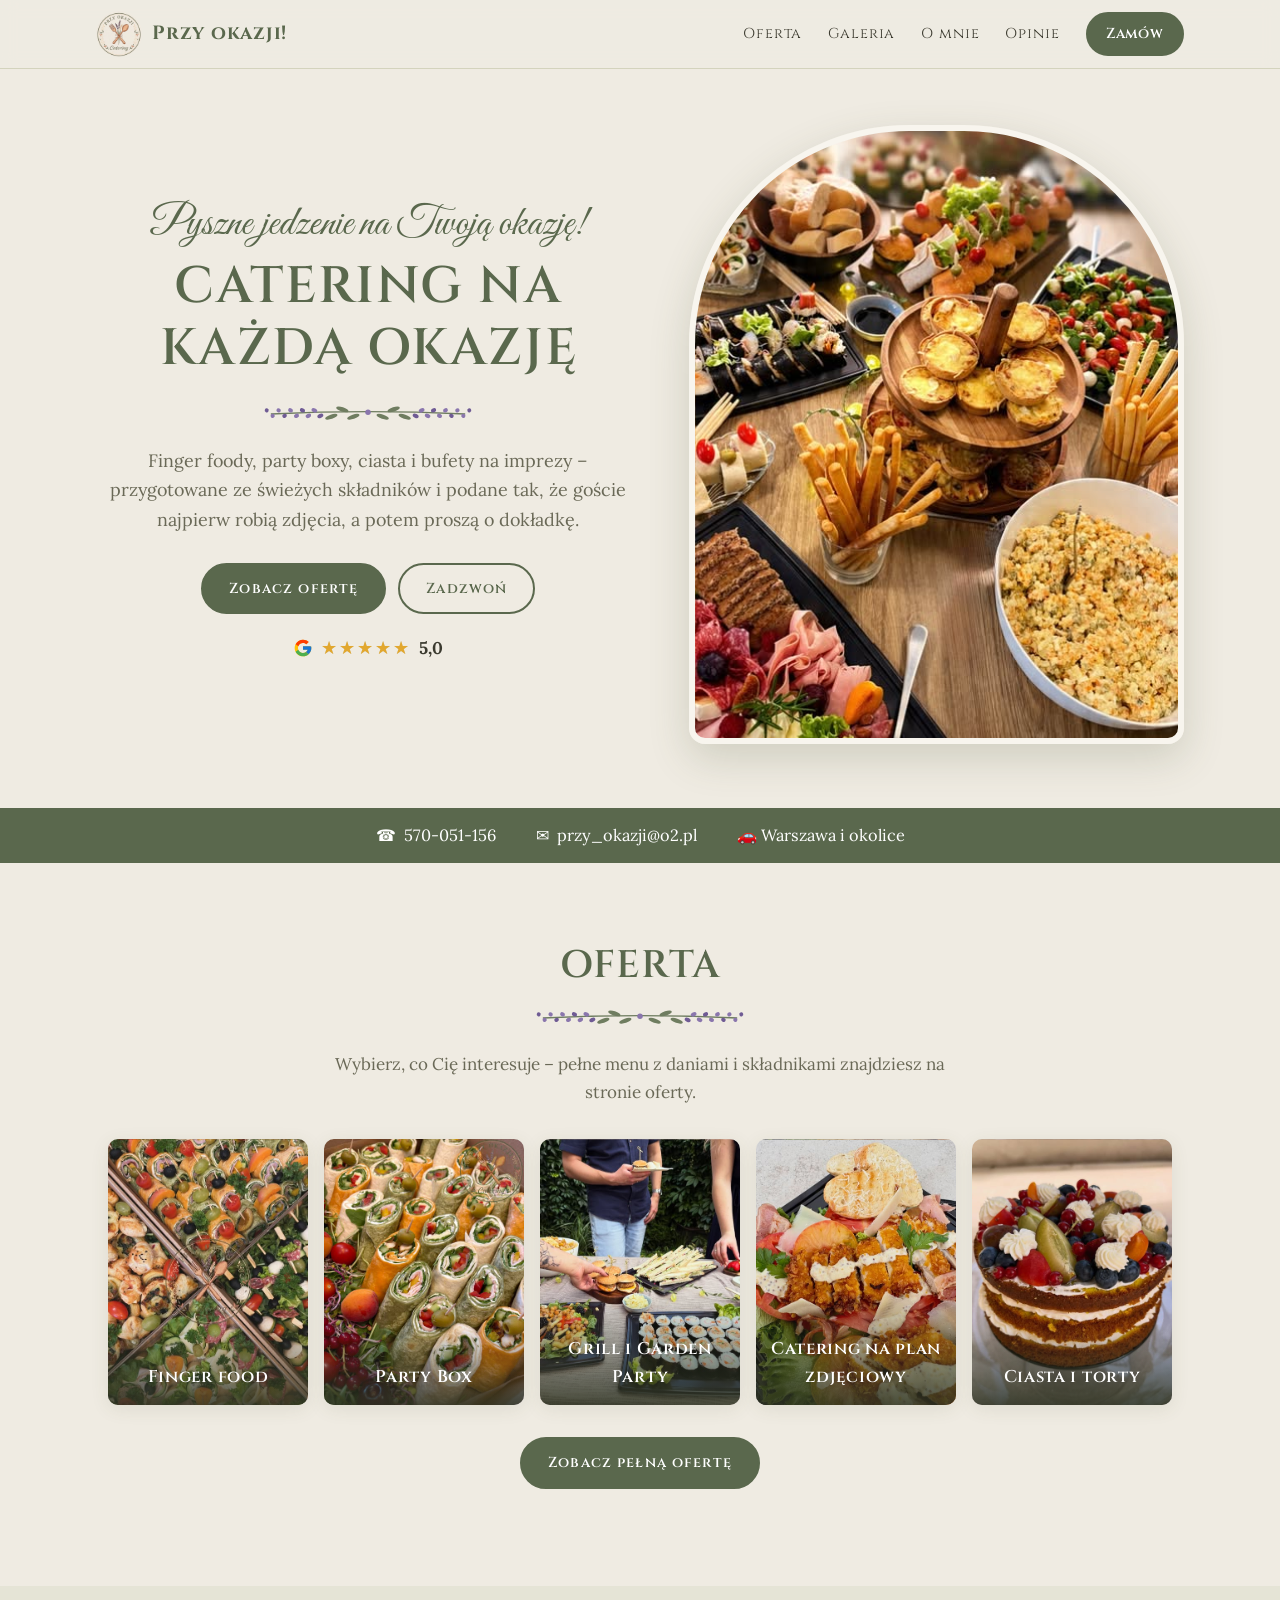
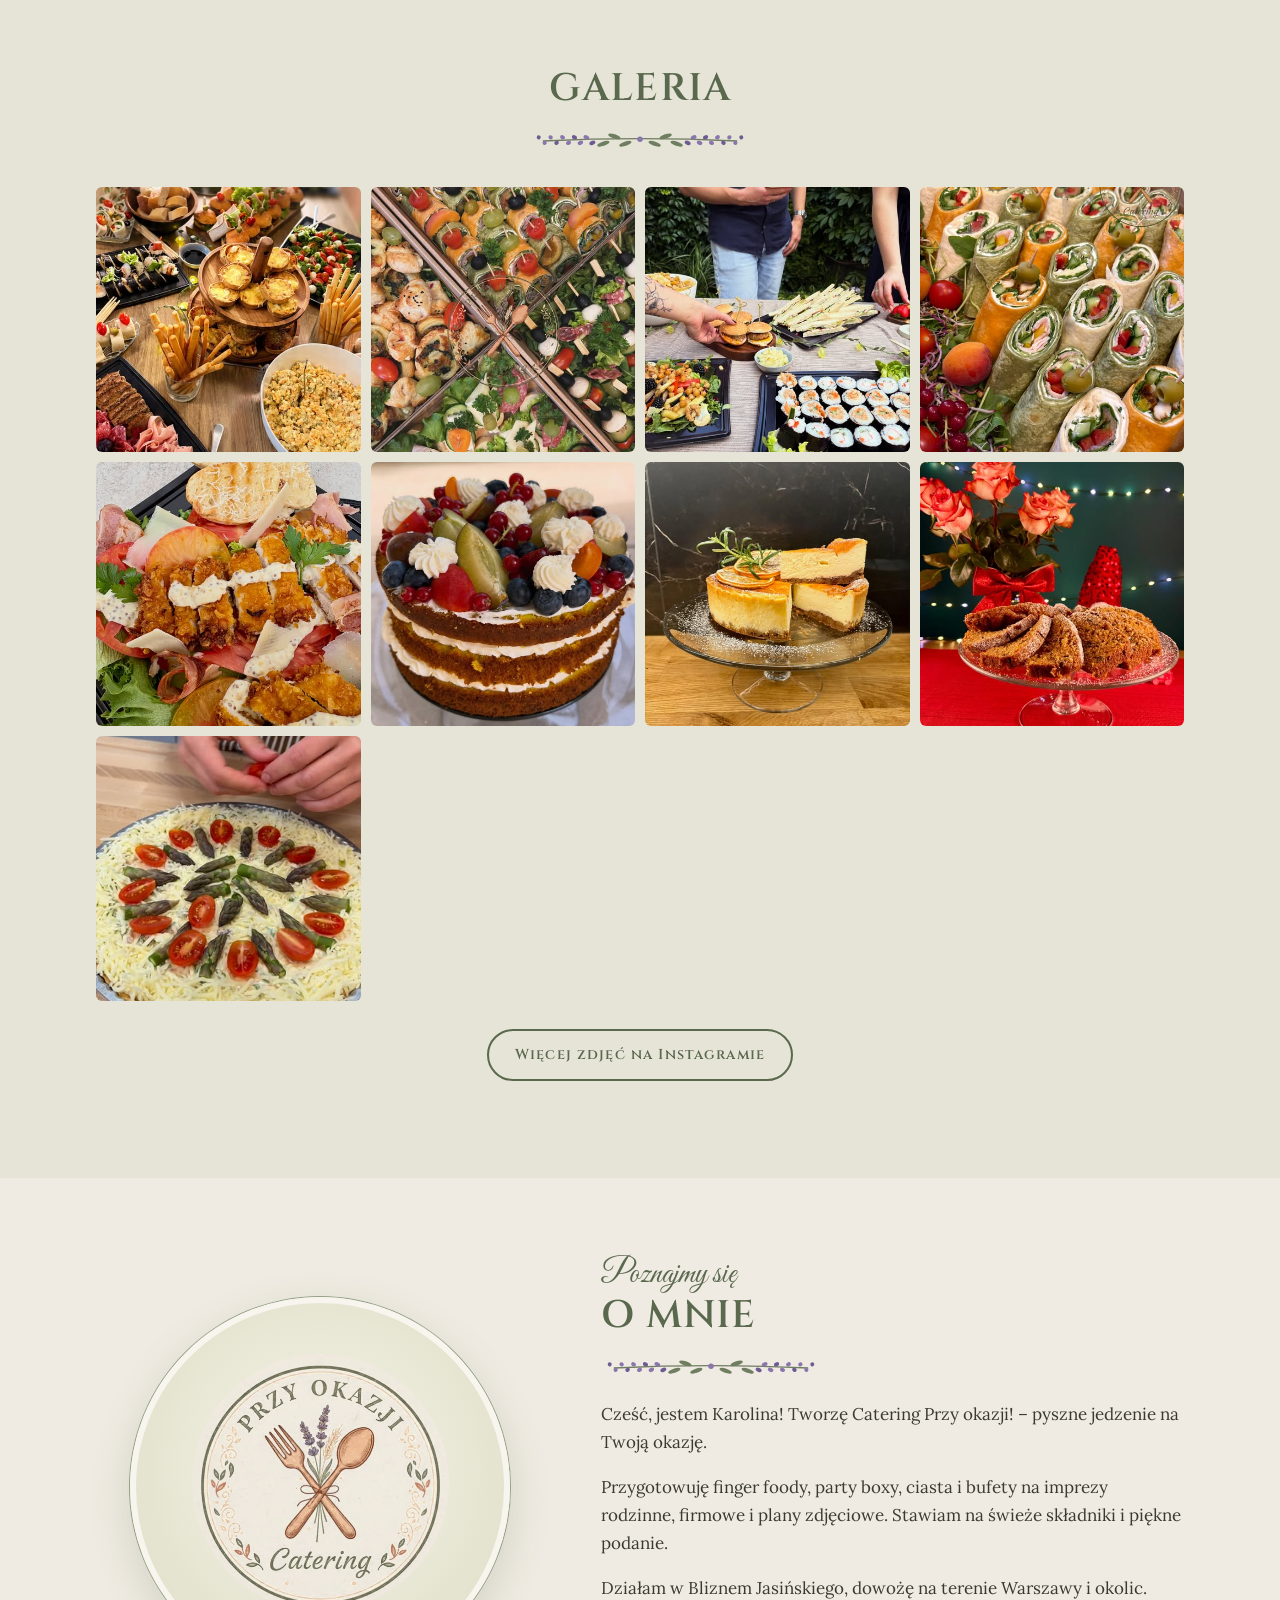
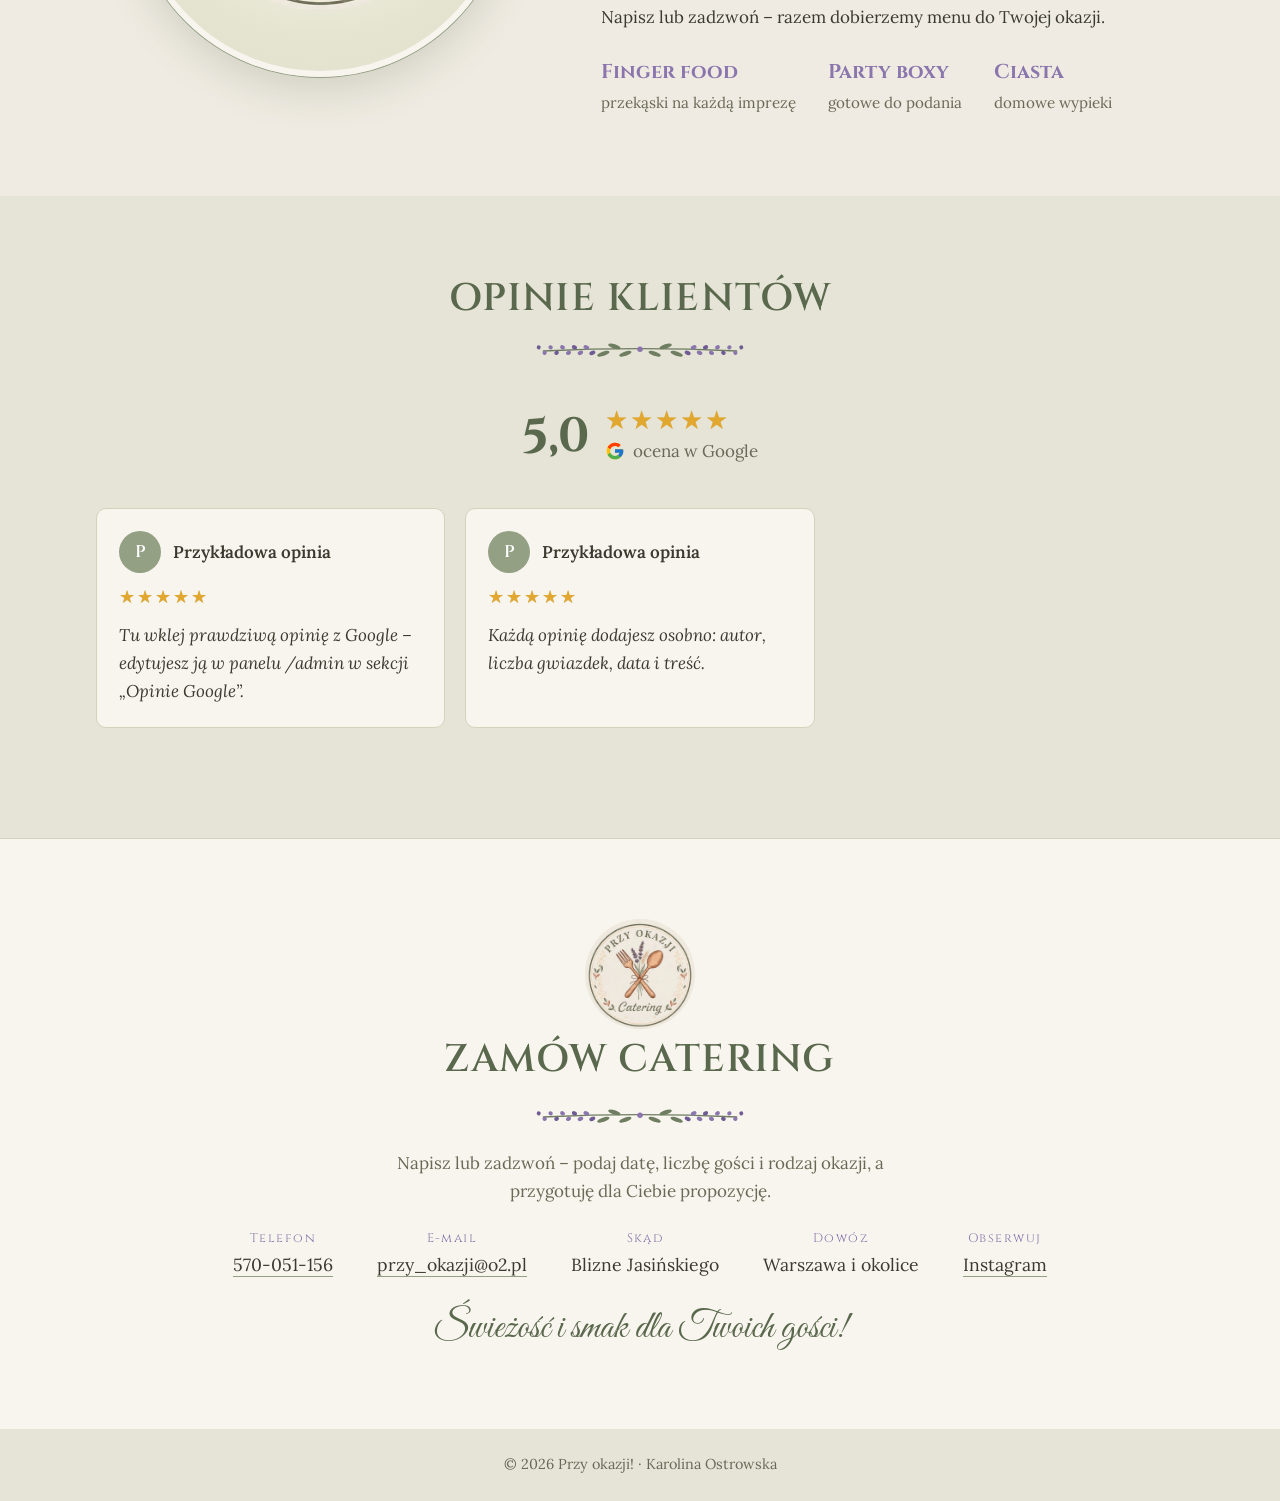
==== index.html @ 9a6f2ed9 "Strona Catering Przy okazji! z panelem edycji Co-Authored-By: Claude Opus 5.5 <noreply@anthropic.com" ====
<!doctype html>
<html lang="pl">
<head>
  <meta charset="utf-8">
  <meta name="viewport" content="width=device-width, initial-scale=1">
  <title>Catering Przy okazji!</title>
  <meta name="description" content="Catering Przy okazji! – finger foody, party boxy, ciasta i catering na imprezy. Warszawa i okolice.">
  <link rel="preconnect" href="https://fonts.googleapis.com">
  <link rel="preconnect" href="https://fonts.gstatic.com" crossorigin>
  <link href="https://fonts.googleapis.com/css2?family=Cinzel:wght@500;600;700&family=Great+Vibes&family=Lora:ital,wght@0,400;0,500;0,600;1,400&display=swap" rel="stylesheet">
  <link rel="stylesheet" href="/styles.css">
</head>
<body>
  <header class="topbar">
    <div class="wrap topbar-inner">
      <a href="#start" class="brand">
        <span class="logo-mark logo-small"></span>
        <span class="brand-name" data-bind="name">Przy okazji!</span>
      </a>
      <button class="nav-toggle" aria-label="Menu" aria-expanded="false">☰</button>
      <nav class="nav">
        <a href="/oferta/">Oferta</a>
        <a href="#galeria">Galeria</a>
        <a href="#o-mnie">O mnie</a>
        <a href="#opinie">Opinie</a>
        <a href="#kontakt" class="btn btn-small">Zamów</a>
      </nav>
    </div>
  </header>

  <main>
    <section id="start" class="hero">
      <div class="wrap hero-inner">
        <div class="hero-text">
          <p class="script hero-script" data-bind="tagline"></p>
          <h1 data-bind="heroTitle">Catering na każdą okazję</h1>
          <div class="divider"></div>
          <p class="lead" data-bind="heroText"></p>
          <div class="hero-cta">
            <a href="/oferta/" class="btn">Zobacz ofertę</a>
            <a href="#kontakt" class="btn btn-ghost">Zadzwoń</a>
          </div>
          <a href="#opinie" class="hero-rating" id="hero-rating" hidden></a>
        </div>
        <div class="hero-visual" id="hero-visual"></div>
      </div>
    </section>

    <div class="contact-strip">
      <div class="wrap contact-strip-inner" id="contact-strip"></div>
    </div>

    <section id="oferta" class="section">
      <div class="wrap">
        <div class="section-head">
          <h2>Oferta</h2>
          <div class="divider"></div>
          <p class="section-sub">Wybierz, co Cię interesuje – pełne menu z daniami i składnikami znajdziesz na stronie oferty.</p>
        </div>
        <div class="offer-tiles" id="offer-tiles"></div>
        <p class="center offer-more"><a href="/oferta/" class="btn">Zobacz pełną ofertę</a></p>
      </div>
    </section>

    <section id="galeria" class="section section-alt" hidden>
      <div class="wrap">
        <div class="section-head">
          <h2>Galeria</h2>
          <div class="divider"></div>
        </div>
        <div class="gallery" id="gallery"></div>
        <p class="center" id="gallery-ig"></p>
      </div>
    </section>

    <section id="o-mnie" class="section">
      <div class="wrap about">
        <div class="about-photo" id="about-photo"></div>
        <div>
          <p class="script about-script">Poznajmy się</p>
          <h2 id="about-title">O mnie</h2>
          <div class="divider divider-left"></div>
          <div id="about-text" class="about-text"></div>
          <div class="highlights" id="highlights"></div>
        </div>
      </div>
    </section>

    <section id="opinie" class="section section-alt">
      <div class="wrap">
        <div class="section-head">
          <h2>Opinie klientów</h2>
          <div class="divider"></div>
        </div>
        <div class="rating-summary" id="rating-summary"></div>
        <div class="reviews" id="reviews"></div>
        <div class="reviews-links" id="reviews-links"></div>
      </div>
    </section>

    <section id="kontakt" class="section contact-section">
      <div class="wrap contact">
        <span class="logo-mark logo-contact"></span>
        <h2>Zamów catering</h2>
        <div class="divider"></div>
        <p class="contact-lead" data-bind="contactText">Napisz lub zadzwoń – podaj datę, liczbę gości i rodzaj okazji, a przygotuję dla Ciebie propozycję.</p>
        <ul class="contact-list" id="contact-list"></ul>
        <p class="script contact-script" data-bind="slogan"></p>
      </div>
    </section>
  </main>

  <footer class="footer">
    <div class="wrap">© <span id="year"></span> <span data-bind="name"></span> · <span data-bind="owner"></span></div>
  </footer>

  <script src="/app.js"></script>
</body>
</html>
---- styles.css ----
/* Stylistyka jak na Instagramie @przy.okazji_catering:
   kremowo-szałwiowe tło, oliwkowa zieleń, lawenda, drewno, kapitaliki + pismo odręczne */
:root {
  --bg: #efebe2;
  --bg-alt: #e5e4d6;
  --card: #f8f5ee;
  --text: #3b3a2f;
  --muted: #6a6957;
  --olive: #5a684d;
  --olive-dark: #46523b;
  --sage: #93a084;
  --lavender: #8a76ad;
  --lavender-soft: #e6e0ef;
  --wood: #b5704f;
  --border: #d3d3bd;
  --star: #e2a72e;
  --radius: 10px;
}

* { box-sizing: border-box; }
html { scroll-behavior: smooth; scroll-padding-top: 76px; }
body {
  margin: 0;
  font-family: "Lora", Georgia, serif;
  background: var(--bg);
  color: var(--text);
  line-height: 1.65;
  font-size: 17px;
}
h1, h2, h3 {
  font-family: "Cinzel", Georgia, serif;
  color: var(--olive);
  font-weight: 600;
  line-height: 1.2;
  margin: 0 0 .4em;
  letter-spacing: .03em;
}
h1 { font-size: clamp(2rem, 4.6vw, 3.2rem); }
h2 { font-size: clamp(1.7rem, 3.4vw, 2.4rem); }
h3 { font-size: 1.2rem; }
a { color: var(--olive); }
.script { font-family: "Great Vibes", cursive; color: var(--olive); font-weight: 400; margin: 0; line-height: 1.1; }
.center { text-align: center; }

.wrap { max-width: 1120px; margin: 0 auto; padding: 0 16px; }

/* Lawendowa gałązka – ozdobnik pod nagłówkami */
.divider { width: 220px; height: 28px; margin: 4px auto 18px; }
.divider svg { width: 100%; height: 100%; display: block; }
.divider-left { margin-left: 0; }

/* Logo */
.logo-mark { display: inline-block; }
.logo-mark svg { width: 100%; height: 100%; display: block; }
.logo-small { width: 46px; height: 46px; }
.logo-hero { width: min(100%, 420px); aspect-ratio: 1; filter: drop-shadow(0 12px 30px rgba(79, 90, 53, .18)); }
.logo-contact { width: 110px; height: 110px; margin-bottom: 8px; }

/* Nagłówek */
.topbar {
  position: sticky; top: 0; z-index: 10;
  background: rgba(239, 235, 226, .94);
  backdrop-filter: blur(8px);
  border-bottom: 1px solid var(--border);
}
.topbar-inner { display: flex; align-items: center; justify-content: space-between; height: 68px; }
.brand { display: flex; align-items: center; gap: 10px; text-decoration: none; }
.brand-name { font-family: "Cinzel", serif; font-weight: 700; font-size: 1.2rem; color: var(--olive); letter-spacing: .04em; }
.nav { display: flex; gap: 26px; align-items: center; }
.nav a { color: var(--text); text-decoration: none; font-family: "Cinzel", serif; font-size: .9rem; letter-spacing: .06em; }
.nav a:hover { color: var(--lavender); }
.nav a.btn { color: #fff; }
.nav-toggle { display: none; background: none; border: 0; font-size: 1.6rem; cursor: pointer; color: var(--olive); }

/* Przyciski */
.btn {
  display: inline-block; padding: 12px 26px; border-radius: 999px;
  background: var(--olive); color: #fff; text-decoration: none;
  font-family: "Cinzel", serif; font-weight: 600; font-size: .9rem; letter-spacing: .08em;
  border: 2px solid var(--olive); transition: background .2s, color .2s;
}
.btn:hover { background: var(--olive-dark); border-color: var(--olive-dark); }
.btn-small { padding: 8px 18px; }
.btn-ghost { background: transparent; color: var(--olive); }
.btn-ghost:hover { background: var(--olive); color: #fff; }

/* Hero */
.hero { padding: 56px 0 64px; }
.hero-inner { display: grid; grid-template-columns: 1.1fr 1fr; gap: 48px; align-items: center; }
.hero-text { text-align: center; }
.hero-script { font-size: clamp(1.9rem, 4vw, 2.6rem); margin-bottom: 8px; }
.hero-text h1 { text-transform: uppercase; }
.lead { font-size: 1.12rem; color: var(--muted); max-width: 48ch; margin: 0 auto; }
.hero-cta { display: flex; gap: 12px; flex-wrap: wrap; justify-content: center; margin: 28px 0 20px; }
.hero-rating { display: inline-flex; align-items: center; gap: 8px; color: var(--text); text-decoration: none; }
.hero-visual { display: flex; justify-content: center; }
.hero-photo {
  width: 100%; aspect-ratio: 4 / 5; border-radius: 220px 220px 16px 16px;
  background-size: cover; background-position: center;
  border: 6px solid var(--card); box-shadow: 0 14px 40px rgba(79, 90, 53, .2);
}

/* Pasek kontaktu jak na grafikach z Instagrama */
.contact-strip { background: var(--olive); color: #fff; }
.contact-strip-inner {
  display: flex; justify-content: center; flex-wrap: wrap; gap: 8px 40px;
  padding: 14px 16px; font-size: 1.02rem;
}
.contact-strip a { color: #fff; text-decoration: none; }
.contact-strip span { display: inline-flex; align-items: center; gap: 8px; }

/* Sekcje */
.section { padding: 80px 0; }
.section-alt { background: var(--bg-alt); }
.section-head { text-align: center; margin-bottom: 32px; }
.section-head h2 { text-transform: uppercase; }
.section-sub { color: var(--muted); max-width: 60ch; margin: 0 auto; }

/* Gwiazdki */
.stars { position: relative; display: inline-block; font-size: 1.15rem; line-height: 1; letter-spacing: 2px; color: #cfcdb8; font-family: sans-serif; }
.stars::before { content: "★★★★★"; }
.stars span { position: absolute; inset: 0 auto 0 0; overflow: hidden; color: var(--star); white-space: nowrap; }
.stars span::before { content: "★★★★★"; }

/* Menu */
.filters { display: flex; flex-wrap: wrap; justify-content: center; gap: 8px; margin-bottom: 32px; }
.filter {
  padding: 8px 18px; border-radius: 999px; border: 1px solid var(--sage);
  background: transparent; cursor: pointer; font: inherit; font-size: .95rem; color: var(--olive);
}
.filter:hover { background: var(--card); }
.filter.active { background: var(--lavender); border-color: var(--lavender); color: #fff; }
.menu-grid { display: grid; grid-template-columns: repeat(auto-fill, minmax(300px, 1fr)); gap: 26px; align-items: start; }
.menu-card {
  background: var(--card); border: 1px solid var(--border); border-radius: var(--radius);
  overflow: hidden; box-shadow: 0 4px 18px rgba(79, 90, 53, .07);
}
.menu-card-img { aspect-ratio: 4 / 3; background-size: cover; background-position: center; }
.placeholder-img {
  background: radial-gradient(circle at 50% 45%, #f6f2e6 0%, #e4e3cf 70%);
  display: flex; align-items: center; justify-content: center;
}
.placeholder-img .logo-mark { width: 42%; aspect-ratio: 1; opacity: .9; }
.menu-card-body { padding: 22px; text-align: center; }
.menu-tag { display: inline-block; font-size: .8rem; color: var(--lavender); background: var(--lavender-soft); padding: 2px 12px; border-radius: 999px; margin-bottom: 10px; }
.menu-card h3 { margin-bottom: 4px; }
.menu-price { font-family: "Great Vibes", cursive; font-size: 1.6rem; color: var(--wood); margin: 0 0 6px; line-height: 1.2; }
.menu-desc { color: var(--muted); margin: 0 0 14px; }
.menu-card details { border-top: 1px dashed var(--sage); padding-top: 12px; text-align: left; }
.menu-card summary { cursor: pointer; text-align: center; font-family: "Cinzel", serif; font-size: .88rem; letter-spacing: .06em; color: var(--olive); list-style: none; }
.menu-card summary::-webkit-details-marker { display: none; }
.menu-card summary::after { content: " ▾"; }
.menu-card details[open] summary::after { content: " ▴"; }
.dishes { list-style: none; padding: 0; margin: 12px 0 0; }
.dishes li { padding: 10px 0 10px 22px; border-bottom: 1px solid var(--border); position: relative; }
.dishes li::before { content: "❀"; position: absolute; left: 0; top: 10px; color: var(--lavender); font-size: .9rem; }
.dishes li:last-child { border-bottom: 0; }
.dish-name { font-weight: 600; display: block; }
.dish-ing { font-size: .93rem; color: var(--muted); font-style: italic; }
.empty { color: var(--muted); text-align: center; }

/* Galeria */
.gallery { display: grid; grid-template-columns: repeat(auto-fill, minmax(220px, 1fr)); gap: 10px; }
.gallery figure { margin: 0; aspect-ratio: 1; border-radius: 6px; overflow: hidden; background: var(--card); }
.gallery img { width: 100%; height: 100%; object-fit: cover; display: block; transition: transform .4s; }
.gallery figure:hover img { transform: scale(1.04); }
#gallery-ig { margin-top: 28px; }

/* O mnie */
.about { display: grid; grid-template-columns: 1fr 1.3fr; gap: 56px; align-items: center; }
.about-photo {
  aspect-ratio: 1; border-radius: 50%; background-size: cover; background-position: center;
  max-width: 380px; width: 100%; margin: 0 auto;
  border: 6px solid var(--card); box-shadow: 0 0 0 1px var(--sage), 0 14px 40px rgba(79, 90, 53, .18);
}
.about-photo.placeholder-img .logo-mark { width: 70%; }
.about-script { font-size: 2rem; }
.about h2 { text-transform: uppercase; }
.about-text p { margin: 0 0 1em; }
.highlights { display: flex; gap: 32px; flex-wrap: wrap; margin-top: 24px; }
.highlight strong { display: block; font-family: "Cinzel", serif; font-size: 1.25rem; color: var(--lavender); }
.highlight span { color: var(--muted); font-size: .95rem; }

/* Opinie */
.rating-summary { display: flex; align-items: center; justify-content: center; gap: 16px; flex-wrap: wrap; margin-bottom: 32px; }
.rating-big { font-family: "Cinzel", serif; font-size: 3rem; font-weight: 700; color: var(--olive); }
.rating-summary .stars { font-size: 1.6rem; }
.rating-meta { color: var(--muted); display: flex; align-items: center; gap: 8px; }
.google-g { width: 20px; height: 20px; flex-shrink: 0; }
.reviews { display: grid; grid-template-columns: repeat(auto-fill, minmax(280px, 1fr)); gap: 20px; }
.review { background: var(--card); border: 1px solid var(--border); border-radius: var(--radius); padding: 22px; }
.review-head { display: flex; align-items: center; gap: 12px; margin-bottom: 10px; }
.avatar { width: 42px; height: 42px; border-radius: 50%; background: var(--sage); color: #fff; display: grid; place-items: center; font-family: "Cinzel", serif; font-weight: 600; flex-shrink: 0; }
.review-author { font-weight: 600; }
.review-date { font-size: .85rem; color: var(--muted); }
.review p { margin: 10px 0 0; font-style: italic; }
.reviews-links { display: flex; gap: 12px; flex-wrap: wrap; justify-content: center; margin-top: 30px; }

/* Kontakt */
.contact-section { background: var(--card); border-top: 1px solid var(--border); }
.contact { text-align: center; display: flex; flex-direction: column; align-items: center; }
.contact h2 { text-transform: uppercase; }
.contact-lead { max-width: 52ch; color: var(--muted); margin: 0 0 24px; }
.contact-list { list-style: none; padding: 0; margin: 0 0 28px; display: flex; flex-wrap: wrap; justify-content: center; gap: 18px 44px; font-size: 1.1rem; }
.contact-list a { color: var(--text); text-decoration: none; border-bottom: 1px solid var(--sage); }
.contact-list .label { display: block; font-family: "Cinzel", serif; font-size: .78rem; letter-spacing: .12em; color: var(--lavender); }
.contact-script { font-size: clamp(1.8rem, 4vw, 2.4rem); }

.footer { padding: 24px 0; text-align: center; color: var(--muted); font-size: .9rem; background: var(--bg-alt); }

/* Telefon */
@media (max-width: 800px) {
  body { font-size: 16px; }
  .nav-toggle { display: block; }
  .nav {
    display: none; position: absolute; top: 68px; left: 0; right: 0;
    flex-direction: column; gap: 0; background: var(--bg); border-bottom: 1px solid var(--border);
  }
  .nav.open { display: flex; }
  .nav a { padding: 14px 16px; width: 100%; }
  .nav a.btn { width: auto; margin: 8px 16px 16px; text-align: center; }
  .hero { padding: 28px 0 48px; }
  .hero-inner, .about { grid-template-columns: 1fr; gap: 28px; }
  .hero-visual { order: -1; }
  .logo-hero { width: 220px; }
  .hero-photo { aspect-ratio: 4 / 3; border-radius: 16px; }
  .about-photo { max-width: 240px; }
  .about > div:last-child { text-align: center; }
  .divider-left { margin-left: auto; }
  .highlights { justify-content: center; }
  .section { padding: 56px 0; }
  .menu-grid { grid-template-columns: 1fr; }
  .gallery { grid-template-columns: repeat(2, 1fr); gap: 6px; }
  .contact-strip-inner { flex-direction: column; align-items: center; gap: 6px; }
}

/* Podgląd oferty na stronie głównej */
.offer-tiles { display: flex; flex-wrap: wrap; justify-content: center; gap: 16px; }
.offer-tile {
  position: relative; display: block; flex: 0 1 200px; aspect-ratio: 3 / 4; border-radius: var(--radius);
  overflow: hidden; text-decoration: none; box-shadow: 0 4px 18px rgba(79, 90, 53, .1);
}
.offer-tile-img { position: absolute; inset: 0; background-size: cover; background-position: center; transition: transform .4s; }
.offer-tile:hover .offer-tile-img { transform: scale(1.05); }
.offer-tile-img.placeholder-img .logo-mark { width: 55%; aspect-ratio: 1; }
.offer-tile-title {
  position: absolute; left: 0; right: 0; bottom: 0; padding: 40px 12px 14px;
  background: linear-gradient(transparent, rgba(46, 52, 35, .85));
  color: #fff; font-family: "Cinzel", serif; font-weight: 600; text-align: center; letter-spacing: .04em;
}
.offer-more { margin-top: 32px; }

/* Podstrona oferty */
.page-hero { padding: 56px 0 8px; text-align: center; }
.page-hero h1 { text-transform: uppercase; margin-bottom: 0; }
.page-hero-script { font-size: clamp(1.8rem, 4vw, 2.4rem); }
.section-tight { padding-top: 32px; }
.nav a.active { color: var(--lavender); }
.menu-card.highlighted { box-shadow: 0 0 0 3px var(--lavender), 0 4px 18px rgba(79, 90, 53, .1); }

@media (max-width: 800px) {
  .offer-tiles { gap: 10px; }
  .offer-tile { flex-basis: calc(50% - 5px); }
  .page-hero { padding: 32px 0 0; }
}
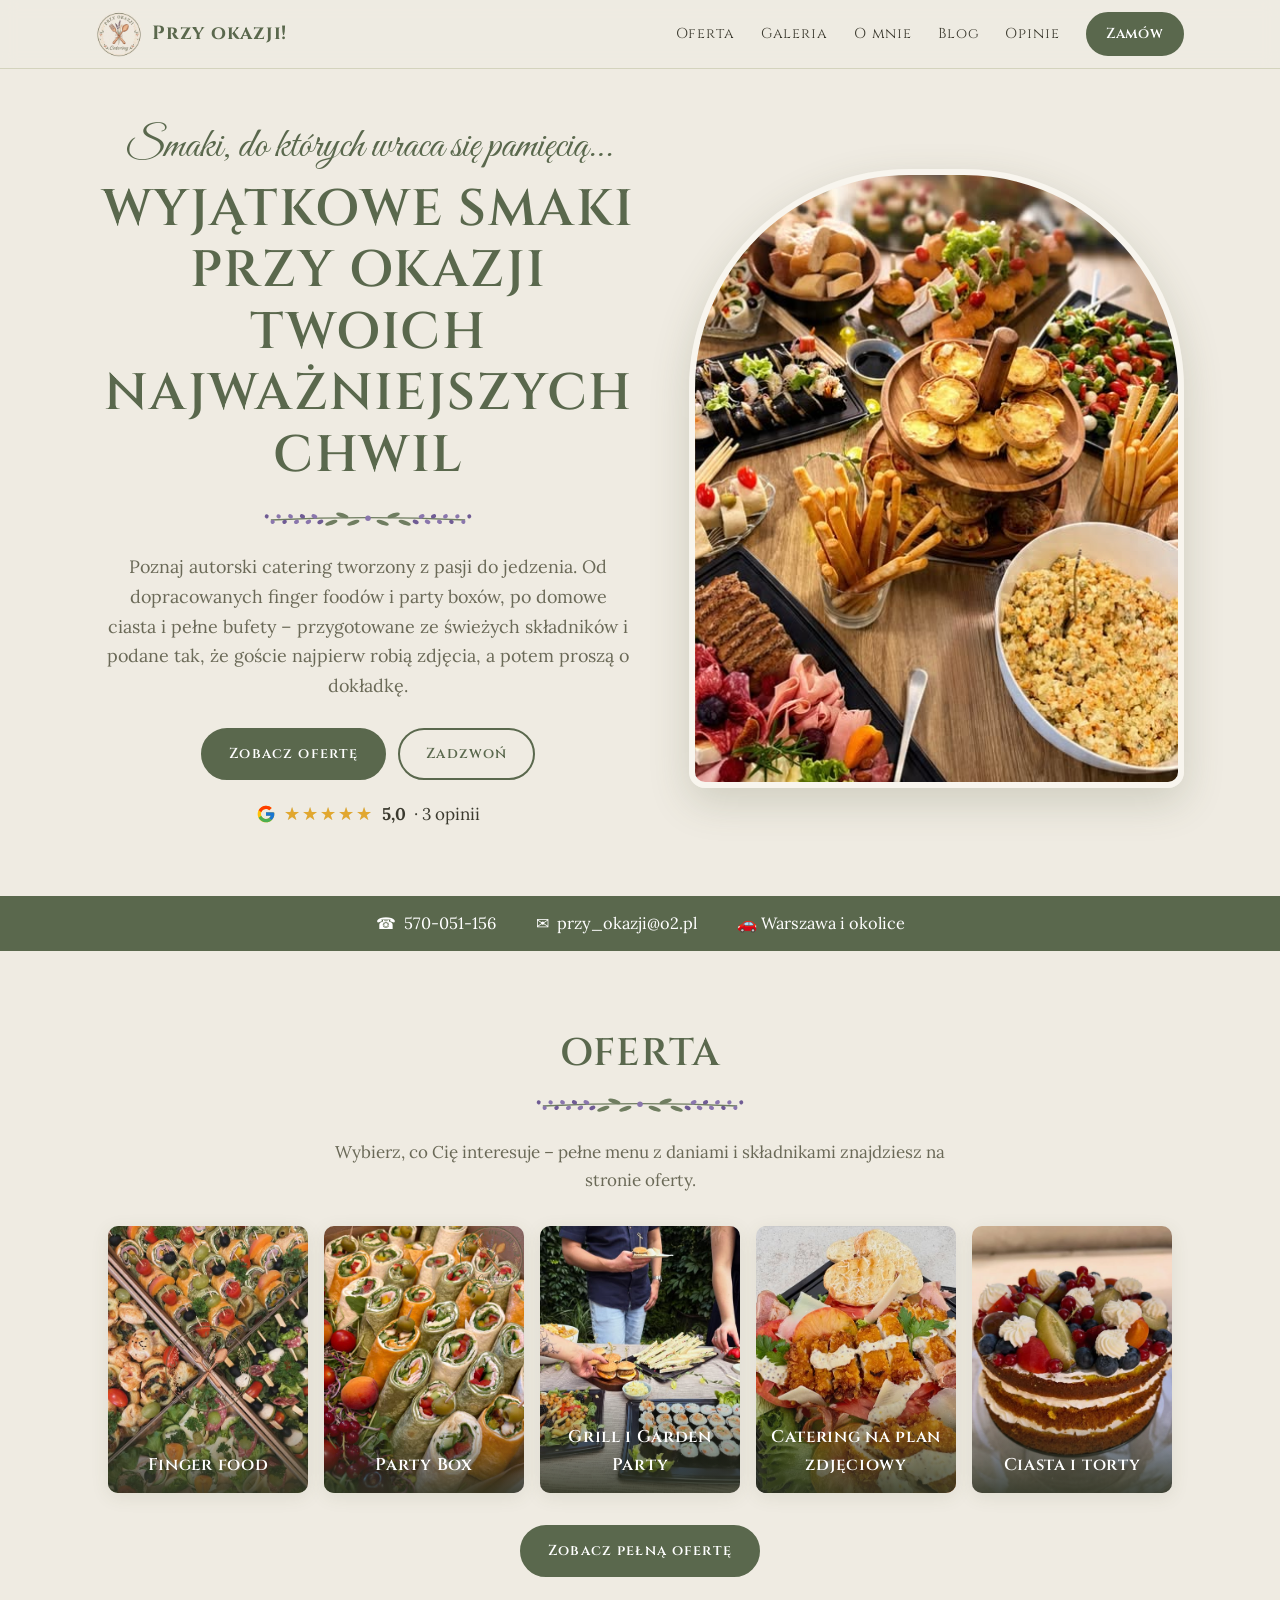
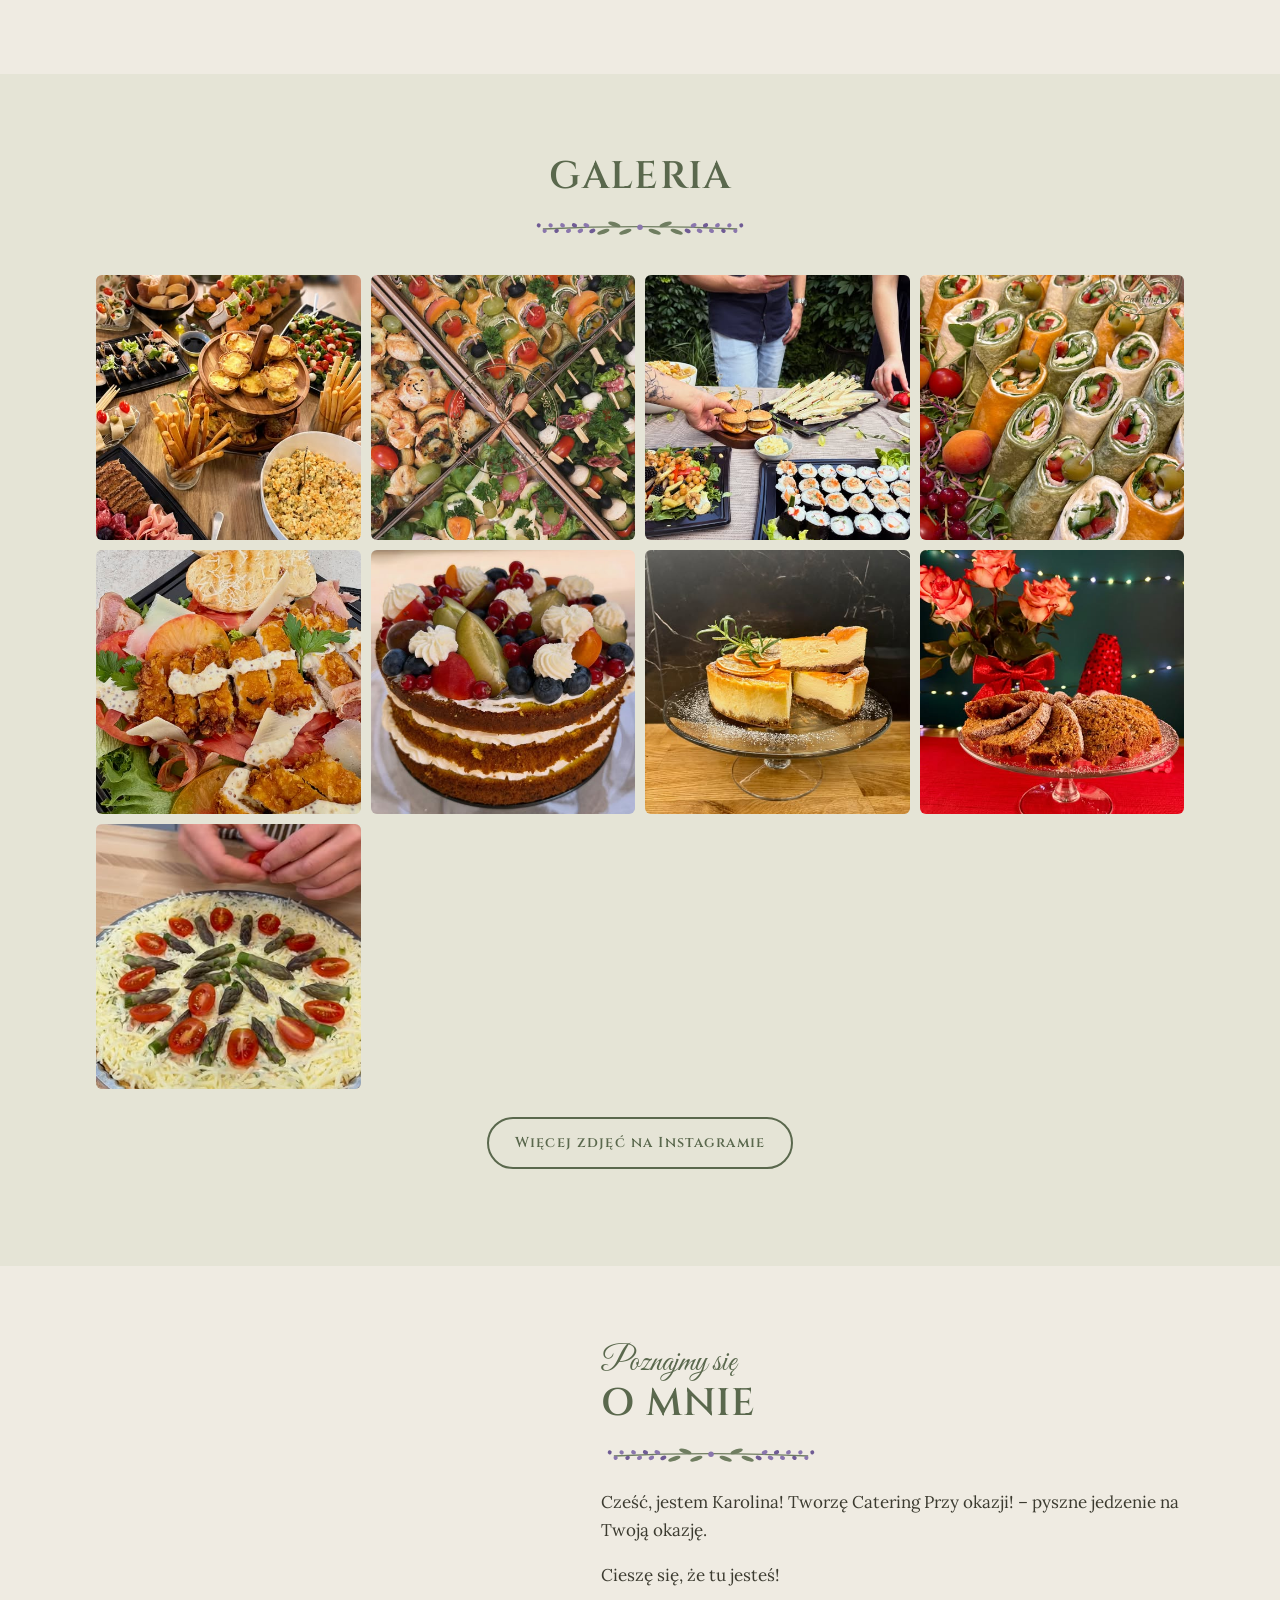
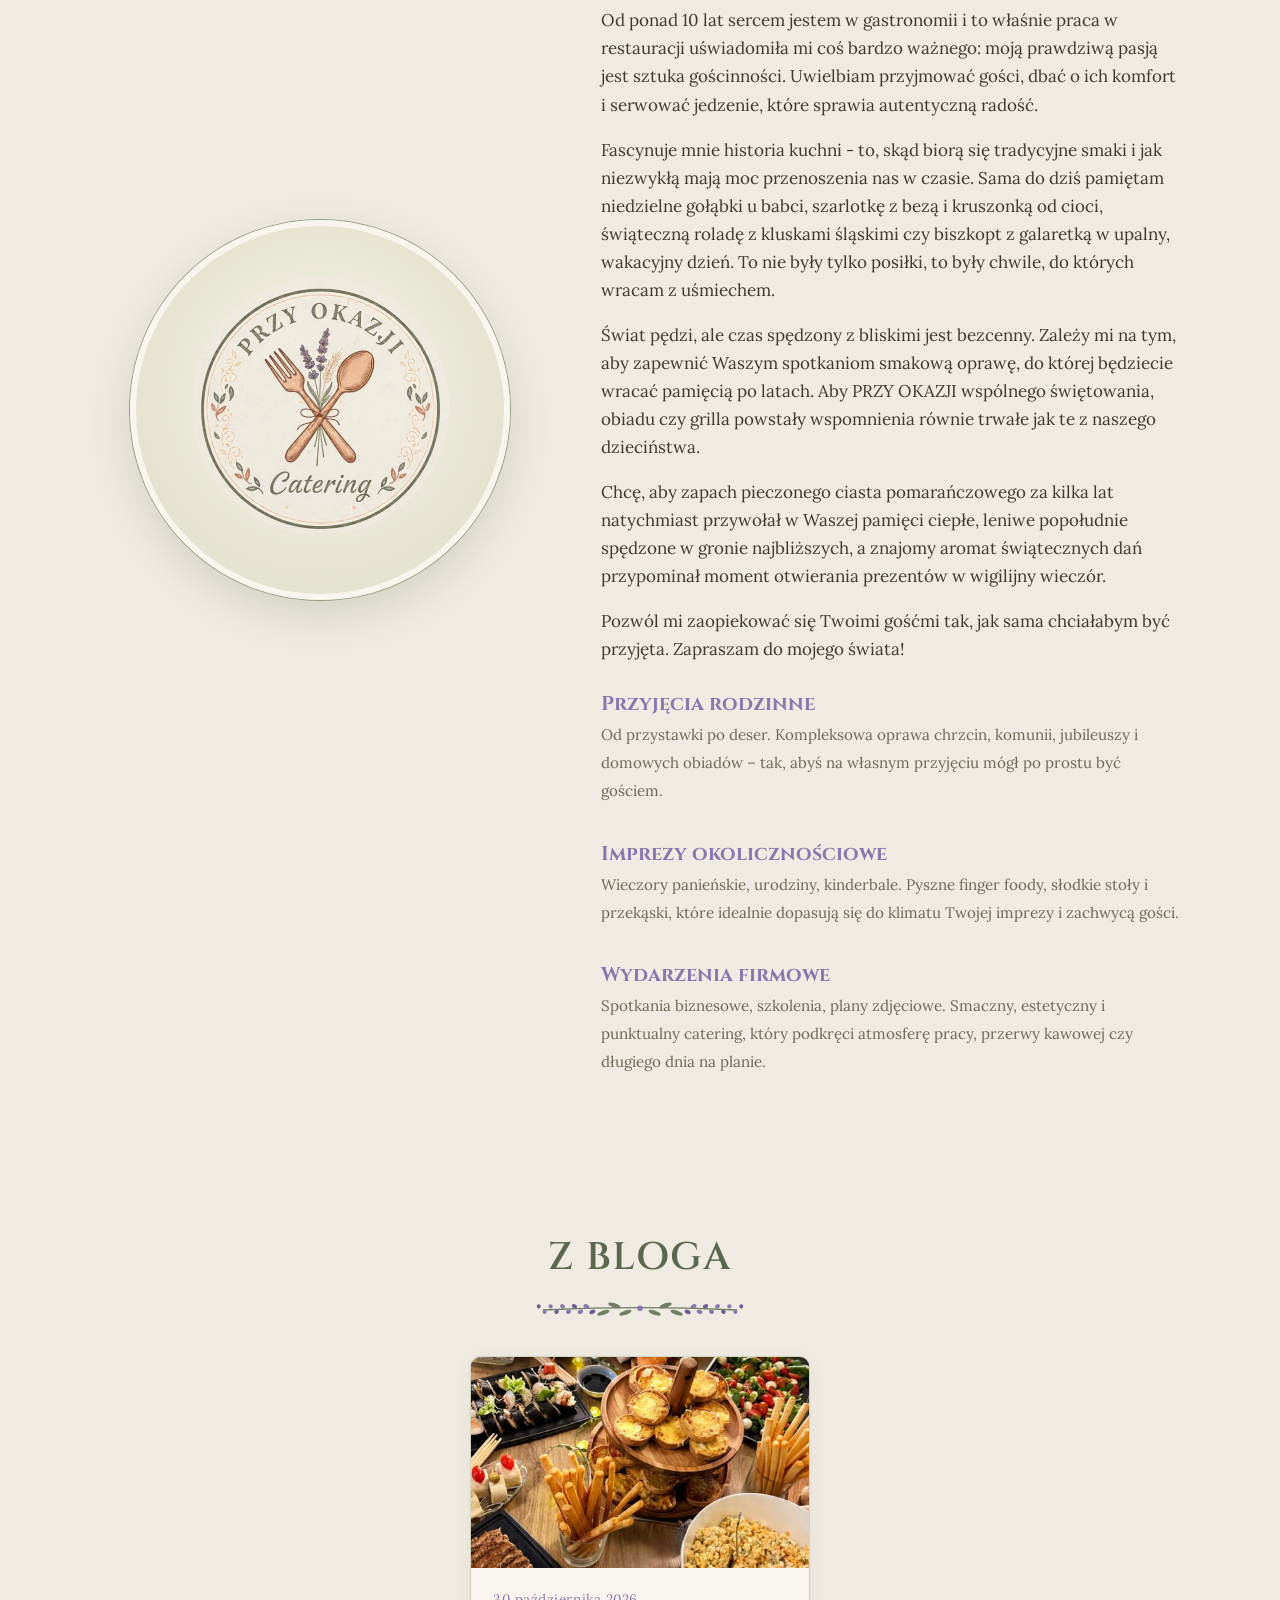
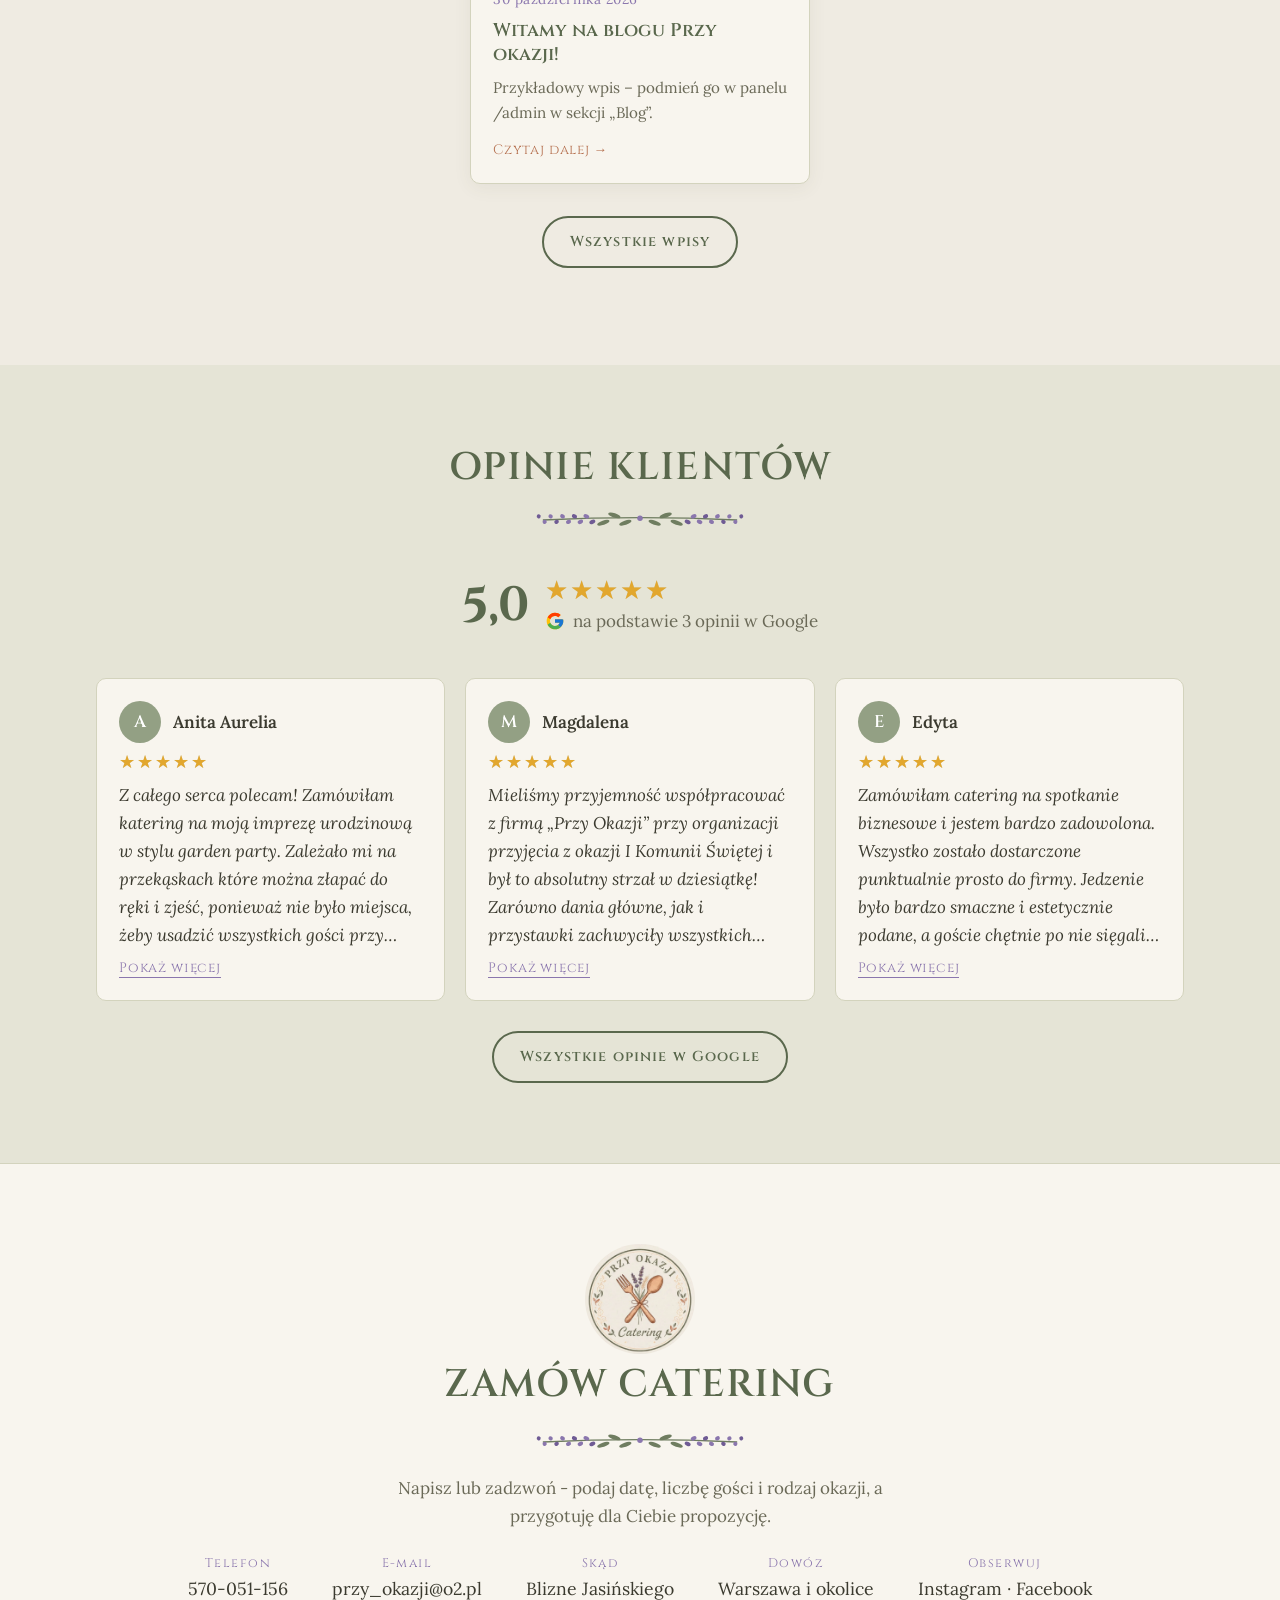
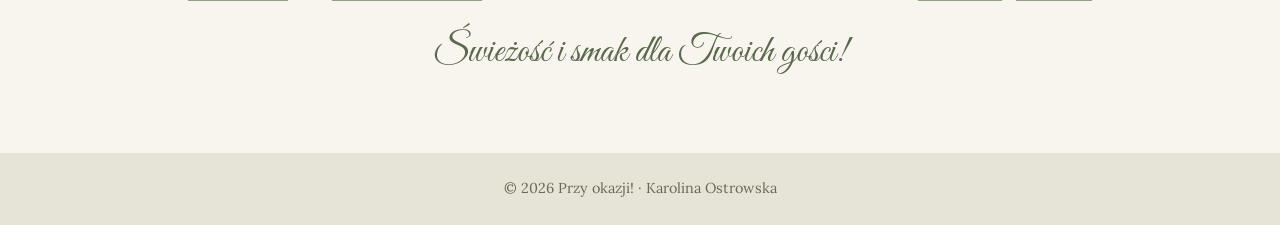
==== commit 7a29d383: "Blog: podstrona, wpisy i sekcja na stronie głównej Co-Authored-By: Claude Opus 5.5 <noreply@anthropi" ====
--- a/index.html
+++ b/index.html
@@ -22,6 +22,7 @@
         <a href="/oferta/">Oferta</a>
         <a href="#galeria">Galeria</a>
         <a href="#o-mnie">O mnie</a>
+        <a href="/blog/">Blog</a>
         <a href="#opinie">Opinie</a>
         <a href="#kontakt" class="btn btn-small">Zamów</a>
       </nav>
@@ -86,6 +87,17 @@
       </div>
     </section>
 
+    <section id="blog" class="section" hidden>
+      <div class="wrap">
+        <div class="section-head">
+          <h2>Z bloga</h2>
+          <div class="divider"></div>
+        </div>
+        <div class="blog-grid" id="blog-latest"></div>
+        <p class="center offer-more"><a href="/blog/" class="btn btn-ghost">Wszystkie wpisy</a></p>
+      </div>
+    </section>
+
     <section id="opinie" class="section section-alt">
       <div class="wrap">
         <div class="section-head">
--- a/styles.css
+++ b/styles.css
@@ -193,7 +193,19 @@
 .avatar { width: 42px; height: 42px; border-radius: 50%; background: var(--sage); color: #fff; display: grid; place-items: center; font-family: "Cinzel", serif; font-weight: 600; flex-shrink: 0; }
 .review-author { font-weight: 600; }
 .review-date { font-size: .85rem; color: var(--muted); }
+.review { display: flex; flex-direction: column; align-self: start; }
 .review p { margin: 10px 0 0; font-style: italic; }
+.review-text {
+  white-space: pre-line;
+  display: -webkit-box; -webkit-box-orient: vertical; -webkit-line-clamp: 6; line-clamp: 6; overflow: hidden;
+}
+.review-text.expanded { display: block; -webkit-line-clamp: unset; line-clamp: unset; overflow: visible; }
+.review-more {
+  align-self: flex-start; margin-top: 10px; padding: 0; background: none; border: 0; cursor: pointer;
+  font-family: "Cinzel", serif; font-size: .85rem; letter-spacing: .06em; color: var(--lavender);
+  border-bottom: 1px solid currentColor;
+}
+.review-more:hover { color: var(--olive); }
 .reviews-links { display: flex; gap: 12px; flex-wrap: wrap; justify-content: center; margin-top: 30px; }
 
 /* Kontakt */
@@ -263,3 +275,33 @@
   .offer-tile { flex-basis: calc(50% - 5px); }
   .page-hero { padding: 32px 0 0; }
 }
+
+/* Blog */
+.blog-grid { display: flex; flex-wrap: wrap; justify-content: center; gap: 24px; }
+.blog-grid > .blog-card { flex: 0 1 340px; }
+.blog-card {
+  display: flex; flex-direction: column; background: var(--card); border: 1px solid var(--border);
+  border-radius: var(--radius); overflow: hidden; text-decoration: none; color: var(--text);
+  box-shadow: 0 4px 18px rgba(79, 90, 53, .07); transition: transform .2s, box-shadow .2s;
+}
+.blog-card:hover { transform: translateY(-3px); box-shadow: 0 10px 26px rgba(79, 90, 53, .14); }
+.blog-card-img { display: flex; aspect-ratio: 16 / 10; background-size: cover; background-position: center; }
+.blog-card-img.placeholder-img .logo-mark { width: 38%; aspect-ratio: 1; }
+.blog-card-body { display: flex; flex-direction: column; gap: 8px; padding: 20px 22px 22px; flex: 1; }
+.blog-date { font-size: .85rem; color: var(--lavender); letter-spacing: .04em; margin: 0; }
+.blog-card-title { font-family: "Cinzel", serif; font-weight: 600; font-size: 1.15rem; color: var(--olive); line-height: 1.3; }
+.blog-excerpt { color: var(--muted); font-size: .95rem; }
+.blog-read { margin-top: auto; padding-top: 6px; font-family: "Cinzel", serif; font-size: .85rem; letter-spacing: .06em; color: var(--wood); }
+
+.post-wrap { max-width: 760px; }
+.post-back { margin: 0 0 24px; }
+.post-back a { color: var(--olive); text-decoration: none; font-family: "Cinzel", serif; font-size: .9rem; letter-spacing: .05em; }
+.post-head { text-align: center; }
+.post-head h1 { font-size: clamp(1.8rem, 4vw, 2.6rem); }
+.post-img { width: 100%; max-height: 440px; object-fit: cover; border-radius: var(--radius); margin: 8px 0 28px; display: block; }
+.post-body { font-size: 1.08rem; }
+.post-body h2, .post-body h3 { margin-top: 1.6em; }
+.post-body img { max-width: 100%; height: auto; border-radius: var(--radius); }
+.post-body a { color: var(--wood); }
+.post-body blockquote { margin: 1.4em 0; padding: 4px 0 4px 20px; border-left: 3px solid var(--lavender); color: var(--muted); font-style: italic; }
+.post-cta { text-align: center; margin-top: 40px; }
